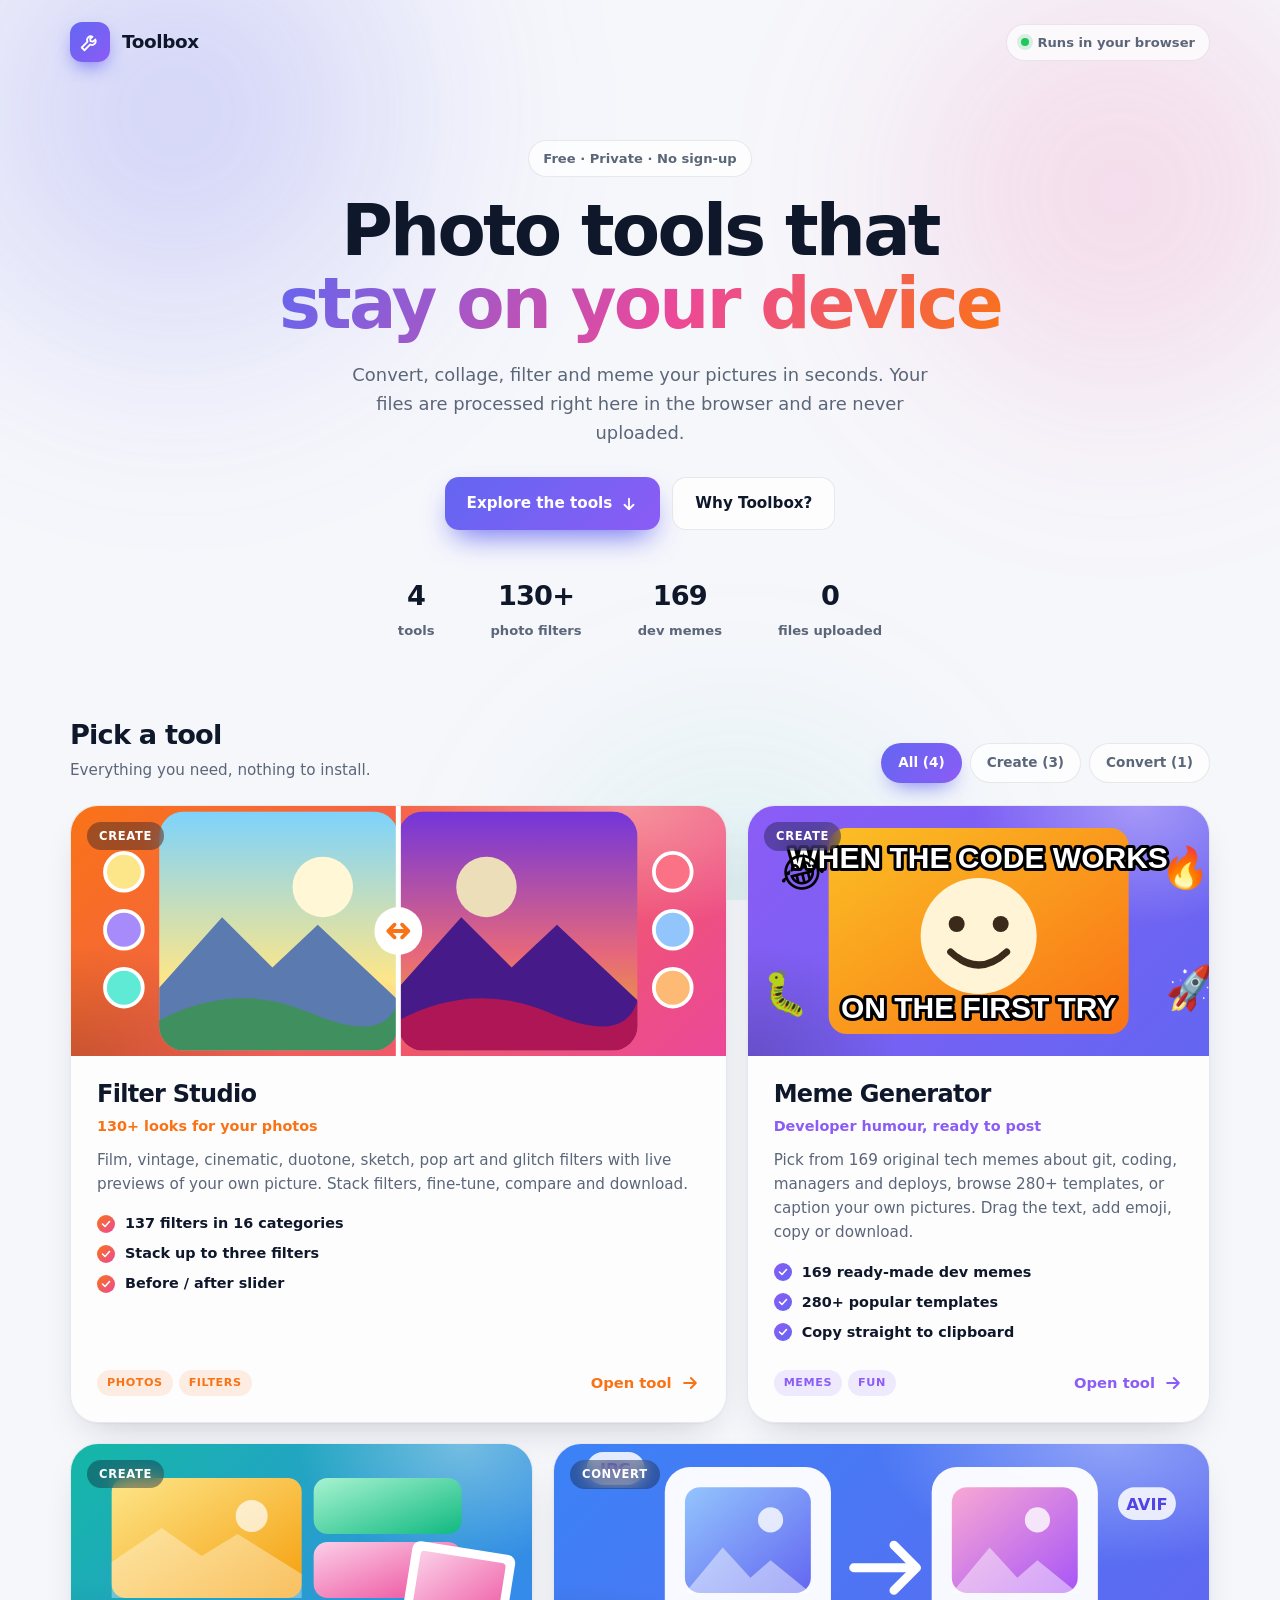
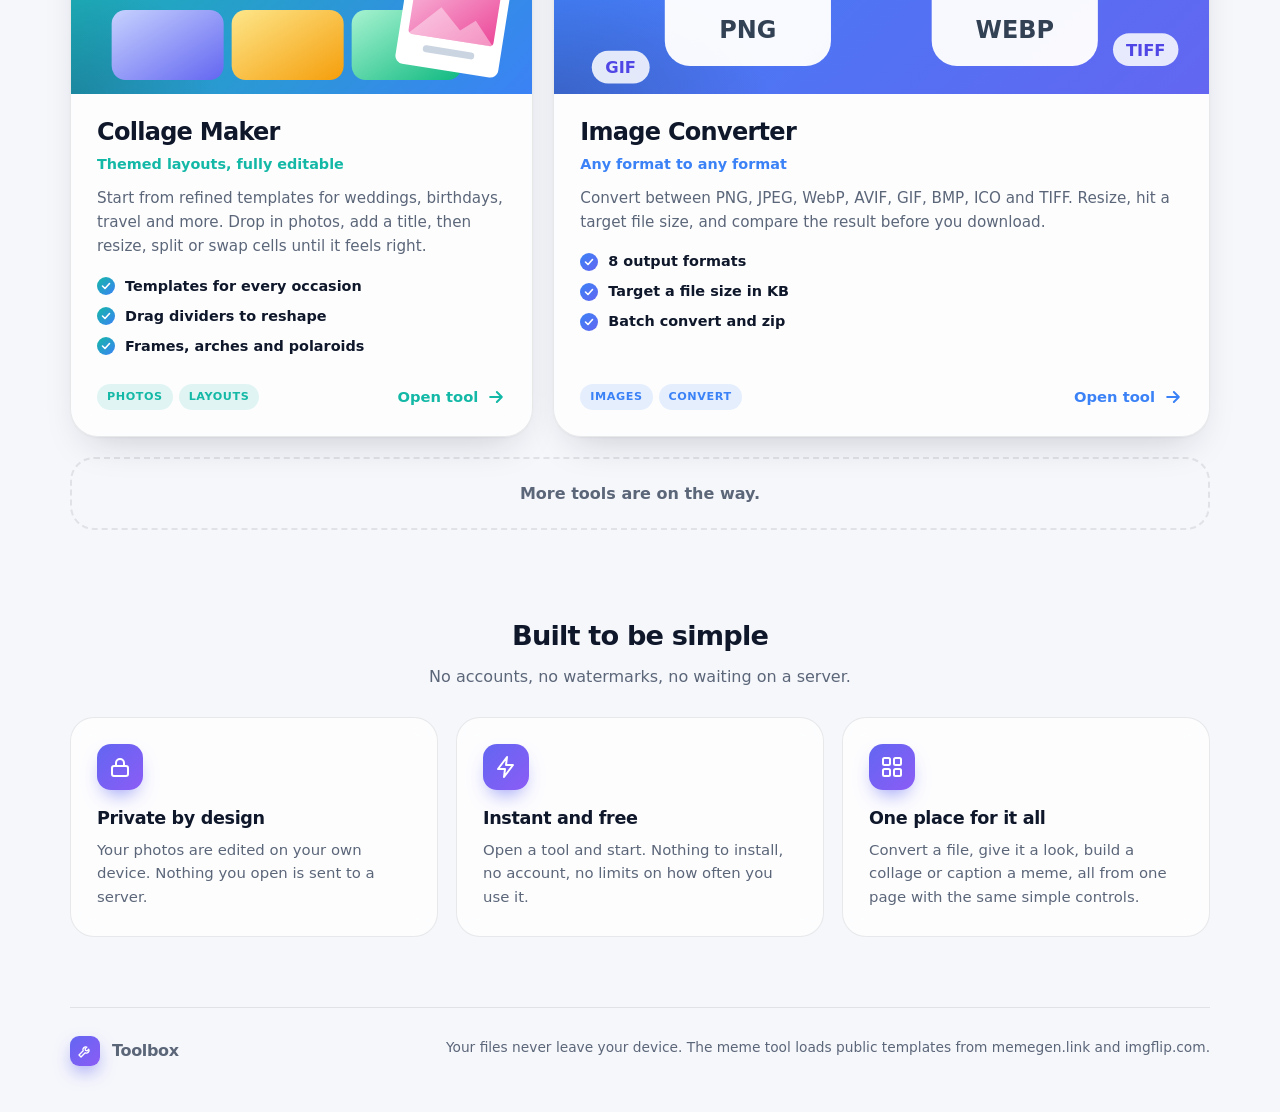
==== index.html @ 955e9b87 "Initial commit" ====
<!doctype html>
<html lang="en">
<head>
<meta charset="utf-8">
<meta name="viewport" content="width=device-width,initial-scale=1">
<title>Toolbox</title>
<meta name="description" content="Free photo tools that run entirely in your browser: image converter, collage maker, filter studio and meme generator.">
<style>
:root{
  --bg:#f6f7fb;--surface:rgba(255,255,255,.72);--solid:#fff;--fg:#0f172a;--muted:#5b6679;--border:rgba(15,23,42,.09);
  --accent:#6366f1;--accent2:#8b5cf6;--soft:rgba(99,102,241,.1);
  --shadow:0 1px 2px rgba(15,23,42,.04),0 18px 40px -18px rgba(15,23,42,.22);--shadow-hover:0 2px 4px rgba(15,23,42,.05),0 28px 56px -18px rgba(79,70,229,.38);
}
@media (prefers-color-scheme:dark){:root{
  --bg:#0a0c13;--surface:rgba(24,27,38,.72);--solid:#171a25;--fg:#e9ecf4;--muted:#9aa4b8;--border:rgba(255,255,255,.09);
  --accent:#818cf8;--accent2:#a78bfa;--soft:rgba(129,140,248,.14);
  --shadow:0 18px 40px -18px rgba(0,0,0,.7);--shadow-hover:0 28px 56px -18px rgba(99,102,241,.5);
}}
*{box-sizing:border-box}
[hidden]{display:none!important}
html{color-scheme:light dark;scroll-behavior:smooth}
body{margin:0;min-height:100vh;background:var(--bg);color:var(--fg);overflow-x:hidden;
  font:16px/1.6 Inter,ui-sans-serif,system-ui,-apple-system,"Segoe UI",Roboto,sans-serif;-webkit-font-smoothing:antialiased}
/* soft animated colour glow behind everything */
.glow{position:fixed;inset:0;z-index:-1;pointer-events:none;overflow:hidden}
.glow i{position:absolute;border-radius:50%;filter:blur(90px);opacity:.55;animation:drift 22s ease-in-out infinite alternate}
.glow i:nth-child(1){width:46rem;height:46rem;left:-12rem;top:-16rem;background:radial-gradient(circle,rgba(99,102,241,.55),transparent 65%)}
.glow i:nth-child(2){width:40rem;height:40rem;right:-10rem;top:-8rem;background:radial-gradient(circle,rgba(236,72,153,.4),transparent 65%);animation-delay:-8s}
.glow i:nth-child(3){width:36rem;height:36rem;left:35%;top:40rem;background:radial-gradient(circle,rgba(20,184,166,.28),transparent 65%);animation-delay:-14s}
@keyframes drift{to{transform:translate(40px,30px) scale(1.08)}}
@media (prefers-color-scheme:dark){.glow i{opacity:.35}}

.wrap{max-width:1180px;margin:0 auto;padding:0 20px}
nav{display:flex;align-items:center;justify-content:space-between;padding:22px 0}
.brand{display:flex;align-items:center;gap:12px;font-weight:800;font-size:1.15rem;letter-spacing:-.02em;color:inherit;text-decoration:none}
.mark{width:40px;height:40px;border-radius:12px;display:grid;place-items:center;color:#fff;
  background:linear-gradient(135deg,var(--accent),var(--accent2));box-shadow:0 8px 20px -6px var(--accent)}
.mark svg{width:22px;height:22px}
.pill{display:inline-flex;align-items:center;gap:8px;padding:7px 14px;border-radius:99px;font-size:.82rem;font-weight:600;color:var(--muted);
  background:var(--surface);border:1px solid var(--border);backdrop-filter:blur(10px);-webkit-backdrop-filter:blur(10px)}
.pill b{width:8px;height:8px;border-radius:50%;background:#22c55e;box-shadow:0 0 0 4px rgba(34,197,94,.18)}

/* hero */
.hero{text-align:center;padding:56px 0 44px}
.eyebrow{display:inline-block;margin-bottom:18px}
h1{margin:0 auto;max-width:15ch;font-size:clamp(2.4rem,6.4vw,4.4rem);line-height:1.04;letter-spacing:-.04em;font-weight:800}
h1 em{font-style:normal;background:linear-gradient(120deg,#6366f1,#ec4899 55%,#f97316);-webkit-background-clip:text;background-clip:text;color:transparent}
.lead{max-width:36rem;margin:20px auto 0;color:var(--muted);font-size:1.12rem}
.cta{display:flex;gap:12px;justify-content:center;flex-wrap:wrap;margin-top:30px}
.btn{display:inline-flex;align-items:center;gap:8px;padding:13px 22px;border-radius:14px;font:inherit;font-weight:700;font-size:.95rem;text-decoration:none;
  border:1px solid var(--border);color:var(--fg);background:var(--surface);cursor:pointer;transition:transform .18s,box-shadow .18s}
.btn:hover{transform:translateY(-2px)}
.btn.primary{border:0;color:#fff;background:linear-gradient(135deg,var(--accent),var(--accent2));box-shadow:0 14px 30px -10px var(--accent)}
.stats{display:flex;justify-content:center;gap:clamp(18px,5vw,56px);flex-wrap:wrap;margin-top:44px}
.stat{text-align:center}.stat b{display:block;font-size:1.7rem;letter-spacing:-.03em}.stat span{font-size:.82rem;color:var(--muted);font-weight:600}

/* section header + filter */
.sec-head{display:flex;align-items:end;justify-content:space-between;gap:16px;flex-wrap:wrap;margin:26px 0 22px}
.sec-head h2{margin:0;font-size:1.7rem;letter-spacing:-.03em}
.sec-head p{margin:2px 0 0;color:var(--muted);font-size:.95rem}
.chips{display:flex;gap:8px;flex-wrap:wrap}
.chip{padding:8px 16px;border-radius:99px;font:inherit;font-size:.85rem;font-weight:700;color:var(--muted);background:var(--surface);border:1px solid var(--border);cursor:pointer;transition:.18s}
.chip:hover{color:var(--fg)}
.chip[aria-pressed=true]{color:#fff;border-color:transparent;background:linear-gradient(135deg,var(--accent),var(--accent2));box-shadow:0 10px 22px -10px var(--accent)}

/* bento grid */
.grid{display:grid;grid-template-columns:repeat(12,1fr);gap:20px}
.card{grid-column:span var(--span,6);position:relative;display:flex;flex-direction:column;overflow:hidden;border-radius:28px;text-decoration:none;color:inherit;
  background:var(--surface);border:1px solid var(--border);box-shadow:var(--shadow);backdrop-filter:blur(14px);-webkit-backdrop-filter:blur(14px);
  transition:transform .28s cubic-bezier(.2,.8,.2,1),box-shadow .28s,border-color .28s;animation:rise .6s cubic-bezier(.2,.8,.2,1) both;animation-delay:calc(var(--i,0)*90ms)}
.card:hover,.card:focus-visible{transform:translateY(-6px);box-shadow:var(--shadow-hover);border-color:color-mix(in srgb,var(--c1) 55%,transparent);outline:none}
@keyframes rise{from{opacity:0;transform:translateY(22px)}to{opacity:1;transform:none}}
.art{position:relative;height:250px;overflow:hidden;background:linear-gradient(135deg,var(--c1),var(--c2))}
.art::before{content:"";position:absolute;inset:0;background:radial-gradient(60% 80% at 85% 0%,rgba(255,255,255,.35),transparent 60%),radial-gradient(50% 70% at 0% 100%,rgba(0,0,0,.18),transparent 65%)}
.art svg{position:absolute;inset:0;width:100%;height:100%;transition:transform .5s cubic-bezier(.2,.8,.2,1)}
.card:hover .art svg{transform:scale(1.045) translateY(-4px)}
.badge{position:absolute;top:16px;left:16px;z-index:2;padding:5px 12px;border-radius:99px;font-size:.72rem;font-weight:800;letter-spacing:.06em;text-transform:uppercase;
  color:#fff;background:rgba(15,23,42,.38);backdrop-filter:blur(8px);-webkit-backdrop-filter:blur(8px)}
.body{display:flex;flex-direction:column;gap:10px;padding:24px 26px 26px;flex:1}
.body h3{margin:0;font-size:1.5rem;letter-spacing:-.03em;line-height:1.2}
.tagline{margin:-4px 0 0;font-weight:700;font-size:.9rem;color:var(--c1)}
.body p{margin:0;color:var(--muted);font-size:.95rem}
.points{list-style:none;margin:6px 0 0;padding:0;display:grid;gap:7px}
.points li{display:flex;gap:10px;align-items:center;font-size:.9rem;font-weight:600}
.points svg{flex:none;width:18px;height:18px;padding:3px;border-radius:50%;color:#fff;background:linear-gradient(135deg,var(--c1),var(--c2))}
.foot{display:flex;align-items:center;justify-content:space-between;gap:12px;margin-top:auto;padding-top:16px}
.tags{display:flex;gap:6px;flex-wrap:wrap}
.tags span{font-size:.7rem;font-weight:800;letter-spacing:.05em;text-transform:uppercase;padding:4px 10px;border-radius:99px;color:var(--c1);background:color-mix(in srgb,var(--c1) 12%,transparent)}
.open{display:inline-flex;align-items:center;gap:8px;font-weight:800;font-size:.92rem;color:var(--c1);white-space:nowrap}
.open svg{width:20px;height:20px;transition:transform .25s}
.card:hover .open svg{transform:translateX(5px)}
.soon{grid-column:1/-1;display:flex;align-items:center;justify-content:center;gap:12px;padding:22px;border-radius:24px;border:2px dashed var(--border);color:var(--muted);font-weight:600;text-align:center}

/* why strip */
.why{margin:84px 0 20px}
.why h2{margin:0 0 6px;text-align:center;font-size:1.7rem;letter-spacing:-.03em}
.why>p{margin:0 auto 28px;text-align:center;max-width:34rem;color:var(--muted)}
.feats{display:grid;grid-template-columns:repeat(3,1fr);gap:18px}
.feat{padding:26px;border-radius:24px;background:var(--surface);border:1px solid var(--border);backdrop-filter:blur(12px);-webkit-backdrop-filter:blur(12px)}
.feat .ic{width:46px;height:46px;border-radius:14px;display:grid;place-items:center;color:#fff;margin-bottom:14px;background:linear-gradient(135deg,var(--accent),var(--accent2));box-shadow:0 10px 22px -10px var(--accent)}
.feat .ic svg{width:24px;height:24px}
.feat h3{margin:0 0 6px;font-size:1.1rem;letter-spacing:-.02em}.feat p{margin:0;color:var(--muted);font-size:.93rem}

footer{margin-top:70px;padding:28px 0 46px;border-top:1px solid var(--border);display:flex;justify-content:space-between;gap:16px;flex-wrap:wrap;color:var(--muted);font-size:.86rem}
footer .brand{font-size:1rem}

@media (max-width:900px){.card{grid-column:1/-1!important}.feats{grid-template-columns:1fr}.art{height:220px}}
@media (max-width:520px){.hero{padding:34px 0 30px}.stats{margin-top:30px}.body{padding:20px}.sec-head{margin-top:10px}nav .pill{display:none}}
@media (prefers-reduced-motion:reduce){*{animation:none!important;transition:none!important}.glow i{animation:none}}
</style>
</head>
<body>
<div class="glow" aria-hidden="true"><i></i><i></i><i></i></div>

<div class="wrap">
  <nav>
    <a class="brand" href="#top"><span class="mark"><svg viewBox="0 0 24 24" fill="none" stroke="currentColor" stroke-width="2" stroke-linecap="round" stroke-linejoin="round"><path d="M14.7 6.3a4 4 0 0 0-5.4 5.4L3 18l3 3 6.3-6.3a4 4 0 0 0 5.4-5.4l-2.4 2.4-2.6-.6-.6-2.6z"/></svg></span>Toolbox</a>
    <span class="pill"><b></b>Runs in your browser</span>
  </nav>

  <header class="hero" id="top">
    <span class="pill eyebrow">Free · Private · No sign-up</span>
    <h1>Photo tools that <em>stay on your device</em></h1>
    <p class="lead">Convert, collage, filter and meme your pictures in seconds. Your files are processed right here in the browser and are never uploaded.</p>
    <div class="cta">
      <a class="btn primary" href="#tools">Explore the tools
        <svg width="18" height="18" viewBox="0 0 24 24" fill="none" stroke="currentColor" stroke-width="2.4" stroke-linecap="round" stroke-linejoin="round"><path d="M12 5v14m0 0 6-6m-6 6-6-6"/></svg></a>
      <a class="btn" href="#why">Why Toolbox?</a>
    </div>
    <div class="stats" id="stats"></div>
  </header>

  <main id="tools">
    <div class="sec-head">
      <div><h2>Pick a tool</h2><p id="sub">Everything you need, nothing to install.</p></div>
      <div class="chips" id="chips" role="group" aria-label="Filter tools"></div>
    </div>
    <div class="grid" id="grid"></div>
  </main>

  <section class="why" id="why">
    <h2>Built to be simple</h2>
    <p>No accounts, no watermarks, no waiting on a server.</p>
    <div class="feats">
      <div class="feat"><div class="ic"><svg viewBox="0 0 24 24" fill="none" stroke="currentColor" stroke-width="2" stroke-linecap="round" stroke-linejoin="round"><rect x="4" y="11" width="16" height="10" rx="2"/><path d="M8 11V8a4 4 0 0 1 8 0v3"/></svg></div>
        <h3>Private by design</h3><p>Your photos are edited on your own device. Nothing you open is sent to a server.</p></div>
      <div class="feat"><div class="ic"><svg viewBox="0 0 24 24" fill="none" stroke="currentColor" stroke-width="2" stroke-linecap="round" stroke-linejoin="round"><path d="M13 2 4 14h7l-1 8 9-12h-7z"/></svg></div>
        <h3>Instant and free</h3><p>Open a tool and start. Nothing to install, no account, no limits on how often you use it.</p></div>
      <div class="feat"><div class="ic"><svg viewBox="0 0 24 24" fill="none" stroke="currentColor" stroke-width="2" stroke-linecap="round" stroke-linejoin="round"><rect x="3" y="3" width="7" height="7" rx="1.5"/><rect x="14" y="3" width="7" height="7" rx="1.5"/><rect x="3" y="14" width="7" height="7" rx="1.5"/><rect x="14" y="14" width="7" height="7" rx="1.5"/></svg></div>
        <h3>One place for it all</h3><p>Convert a file, give it a look, build a collage or caption a meme, all from one page with the same simple controls.</p></div>
    </div>
  </section>

  <footer>
    <a class="brand" href="#top"><span class="mark" style="width:30px;height:30px;border-radius:9px"><svg style="width:16px;height:16px" viewBox="0 0 24 24" fill="none" stroke="currentColor" stroke-width="2" stroke-linecap="round" stroke-linejoin="round"><path d="M14.7 6.3a4 4 0 0 0-5.4 5.4L3 18l3 3 6.3-6.3a4 4 0 0 0 5.4-5.4l-2.4 2.4-2.6-.6-.6-2.6z"/></svg></span>Toolbox</a>
    <span>Your files never leave your device. The meme tool loads public templates from memegen.link and imgflip.com.</span>
  </footer>
</div>

<script src="tools.js"></script>
<script>
"use strict";
const tools = window.TOOLS || [];
const $ = id => document.getElementById(id);
const el = (tag, cls, text) => { const e = document.createElement(tag); if (cls) e.className = cls; if (text !== undefined) e.textContent = text; return e; };
const CHECK = '<svg viewBox="0 0 24 24" fill="none" stroke="currentColor" stroke-width="3.2" stroke-linecap="round" stroke-linejoin="round"><path d="m5 12 5 5 9-10"/></svg>';
const ARROW = '<svg viewBox="0 0 24 24" fill="none" stroke="currentColor" stroke-width="2.4" stroke-linecap="round" stroke-linejoin="round"><path d="M5 12h14m0 0-6-6m6 6-6 6"/></svg>';

/* ---------- card illustrations (one per tool id) ---------- */
const white = "#ffffff";
const ART = {
  "image-converter": () => `
    <svg viewBox="0 0 520 250" preserveAspectRatio="xMidYMid slice" aria-hidden="true">
      <defs><linearGradient id="gA" x1="0" y1="0" x2="1" y2="1"><stop offset="0" stop-color="#93c5fd"/><stop offset="1" stop-color="#6366f1"/></linearGradient>
            <linearGradient id="gB" x1="0" y1="0" x2="1" y2="1"><stop offset="0" stop-color="#f9a8d4"/><stop offset="1" stop-color="#a855f7"/></linearGradient></defs>
      <g transform="translate(88 44)"><rect width="132" height="158" rx="20" fill="${white}" opacity=".96"/>
        <rect x="16" y="16" width="100" height="84" rx="12" fill="url(#gA)"/><circle cx="84" cy="42" r="10" fill="${white}" opacity=".8"/>
        <path d="M16 100 46 64l22 24 16-14 32 26z" fill="${white}" opacity=".45"/>
        <text x="66" y="136" text-anchor="middle" font-size="19" font-weight="800" fill="#334155" font-family="system-ui,sans-serif">PNG</text></g>
      <g transform="translate(300 44)"><rect width="132" height="158" rx="20" fill="${white}" opacity=".96"/>
        <rect x="16" y="16" width="100" height="84" rx="12" fill="url(#gB)"/><circle cx="84" cy="42" r="10" fill="${white}" opacity=".8"/>
        <path d="M16 100 46 64l22 24 16-14 32 26z" fill="${white}" opacity=".45"/>
        <text x="66" y="136" text-anchor="middle" font-size="19" font-weight="800" fill="#334155" font-family="system-ui,sans-serif">WEBP</text></g>
      <g fill="none" stroke="${white}" stroke-width="7" stroke-linecap="round" stroke-linejoin="round"><path d="M238 124h44"/><path d="M270 106l18 18-18 18"/></g>
      <g font-family="system-ui,sans-serif" font-weight="800" font-size="13" text-anchor="middle">
        <rect x="26" y="32" width="46" height="26" rx="13" fill="${white}" opacity=".85"/><text x="49" y="50" fill="#4f46e5">JPG</text>
        <rect x="448" y="60" width="46" height="26" rx="13" fill="${white}" opacity=".85"/><text x="471" y="78" fill="#4f46e5">AVIF</text>
        <rect x="30" y="190" width="46" height="26" rx="13" fill="${white}" opacity=".85"/><text x="53" y="208" fill="#4f46e5">GIF</text>
        <rect x="444" y="176" width="52" height="26" rx="13" fill="${white}" opacity=".85"/><text x="470" y="194" fill="#4f46e5">TIFF</text></g>
    </svg>`,
  "collage-maker": () => `
    <svg viewBox="0 0 520 250" preserveAspectRatio="xMidYMid slice" aria-hidden="true">
      <defs><linearGradient id="cA" x1="0" y1="0" x2="1" y2="1"><stop offset="0" stop-color="#fde68a"/><stop offset="1" stop-color="#f59e0b"/></linearGradient>
            <linearGradient id="cB" x1="0" y1="0" x2="1" y2="1"><stop offset="0" stop-color="#a7f3d0"/><stop offset="1" stop-color="#10b981"/></linearGradient>
            <linearGradient id="cC" x1="0" y1="0" x2="1" y2="1"><stop offset="0" stop-color="#fbcfe8"/><stop offset="1" stop-color="#ec4899"/></linearGradient>
            <linearGradient id="cD" x1="0" y1="0" x2="1" y2="1"><stop offset="0" stop-color="#c7d2fe"/><stop offset="1" stop-color="#6366f1"/></linearGradient></defs>
      <g transform="translate(70 34)">
        <rect width="190" height="120" rx="14" fill="url(#cA)"/><circle cx="140" cy="38" r="16" fill="${white}" opacity=".7"/><path d="M0 120V84l50-34 40 28 36-22 64 40v24z" fill="${white}" opacity=".35"/>
        <rect x="202" width="148" height="56" rx="14" fill="url(#cB)"/><rect x="202" y="64" width="148" height="56" rx="14" fill="url(#cC)"/>
        <rect y="132" width="112" height="70" rx="14" fill="url(#cD)"/><rect x="120" y="132" width="112" height="70" rx="14" fill="url(#cA)"/><rect x="240" y="132" width="110" height="70" rx="14" fill="url(#cB)"/>
      </g>
      <g transform="translate(372 96) rotate(9)"><rect width="104" height="124" rx="8" fill="${white}"/><rect x="9" y="9" width="86" height="84" rx="4" fill="url(#cC)"/><path d="M9 93 38 62l22 20 14-12 21 23z" fill="${white}" opacity=".4"/>
        <rect x="26" y="102" width="52" height="7" rx="3.5" fill="#cbd5e1"/></g>
    </svg>`,
  "filter-studio": () => `
    <svg viewBox="0 0 520 250" preserveAspectRatio="xMidYMid slice" aria-hidden="true">
      <defs><linearGradient id="fSky" x1="0" y1="0" x2="0" y2="1"><stop offset="0" stop-color="#7dd3fc"/><stop offset=".7" stop-color="#fde68a"/><stop offset="1" stop-color="#fdba74"/></linearGradient>
            <linearGradient id="fWarm" x1="0" y1="0" x2="0" y2="1"><stop offset="0" stop-color="#7c3aed"/><stop offset=".6" stop-color="#fb7185"/><stop offset="1" stop-color="#fbbf24"/></linearGradient>
            <clipPath id="fL"><rect x="70" y="30" width="190" height="190" rx="20"/></clipPath><clipPath id="fR"><rect x="260" y="30" width="190" height="190" rx="20"/></clipPath></defs>
      <g clip-path="url(#fL)"><rect x="70" y="30" width="190" height="190" fill="url(#fSky)"/><circle cx="200" cy="90" r="24" fill="#fff7d6"/>
        <path d="M70 170l50-56 40 40 36-34 64 60v40H70z" fill="#5b7bb0"/><path d="M70 196q60-32 120-6t70-10v40H70z" fill="#3f8f5f"/></g>
      <g clip-path="url(#fR)"><rect x="260" y="30" width="190" height="190" fill="url(#fWarm)"/><circle cx="330" cy="90" r="24" fill="#fff1c9"/>
        <path d="M70 170l50-56 40 40 36-34 64 60v40H70z" fill="#4c1d95" transform="translate(190 0)"/><path d="M70 196q60-32 120-6t70-10v40H70z" fill="#be185d" transform="translate(190 0)"/>
        <rect x="260" y="30" width="190" height="190" fill="#000" opacity=".08"/></g>
      <line x1="260" y1="22" x2="260" y2="228" stroke="${white}" stroke-width="4"/>
      <circle cx="260" cy="125" r="19" fill="${white}"/><path d="M252 125h16m-5-5 5 5-5 5m-6-10-5 5 5 5" fill="none" stroke="#f97316" stroke-width="3" stroke-linecap="round" stroke-linejoin="round" transform="translate(0 0)"/>
      <g><circle cx="42" cy="78" r="15" fill="#fde68a" stroke="${white}" stroke-width="3"/><circle cx="42" cy="124" r="15" fill="#a78bfa" stroke="${white}" stroke-width="3"/><circle cx="42" cy="170" r="15" fill="#5eead4" stroke="${white}" stroke-width="3"/>
        <circle cx="478" cy="78" r="15" fill="#fb7185" stroke="${white}" stroke-width="3"/><circle cx="478" cy="124" r="15" fill="#93c5fd" stroke="${white}" stroke-width="3"/><circle cx="478" cy="170" r="15" fill="#fdba74" stroke="${white}" stroke-width="3"/></g>
    </svg>`,
  "meme-generator": () => `
    <svg viewBox="0 0 520 250" preserveAspectRatio="xMidYMid slice" aria-hidden="true">
      <defs><linearGradient id="mBg" x1="0" y1="0" x2="1" y2="1"><stop offset="0" stop-color="#fbbf24"/><stop offset="1" stop-color="#f97316"/></linearGradient>
            <clipPath id="mClip"><rect x="110" y="22" width="300" height="206" rx="18"/></clipPath></defs>
      <rect x="110" y="22" width="300" height="206" rx="18" fill="url(#mBg)"/>
      <g clip-path="url(#mClip)"><circle cx="260" cy="130" r="58" fill="#fff4d6"/><circle cx="238" cy="118" r="8" fill="#3b2a1a"/><circle cx="282" cy="118" r="8" fill="#3b2a1a"/>
        <path d="M232 146q28 26 56 0" fill="none" stroke="#3b2a1a" stroke-width="7" stroke-linecap="round"/></g>
      <g font-family="Impact,Haettenschweiler,'Arial Narrow Bold',sans-serif" font-size="30" font-weight="900" text-anchor="middle" fill="${white}" stroke="#000" stroke-width="6" stroke-linejoin="round" paint-order="stroke">
        <text x="260" y="62">WHEN THE CODE WORKS</text><text x="260" y="212">ON THE FIRST TRY</text></g>
      <g font-size="40"><text x="64" y="86" transform="rotate(-14 64 86)">😂</text><text x="440" y="70" transform="rotate(12 440 70)">🔥</text><text x="448" y="200" transform="rotate(-8 448 200)">🚀</text><text x="40" y="196" transform="rotate(10 40 196)">🐛</text></g>
    </svg>`,
};
const genericArt = () => `<svg viewBox="0 0 520 250" preserveAspectRatio="xMidYMid slice" aria-hidden="true"><rect x="170" y="55" width="180" height="140" rx="22" fill="#fff" opacity=".9"/><circle cx="260" cy="110" r="26" fill="none" stroke="#6366f1" stroke-width="8"/><path d="M200 175l40-40 28 26 24-18 28 32z" fill="#6366f1" opacity=".55"/></svg>`;

/* ---------- build the page ---------- */
let filter = "All";
function card(t, i){
  const a = el("a", "card"); a.href = t.path;
  a.style.setProperty("--span", t.span || 6); a.style.setProperty("--i", i);
  const [c1, c2] = t.accent || ["#6366f1", "#8b5cf6"]; a.style.setProperty("--c1", c1); a.style.setProperty("--c2", c2);
  const art = el("div", "art"); art.innerHTML = (ART[t.id] || genericArt)();
  art.append(el("span", "badge", t.category || "Tool"));
  const body = el("div", "body");
  body.append(el("h3", "", t.name));
  if (t.tagline) body.append(el("div", "tagline", t.tagline));
  body.append(el("p", "", t.description));
  if (t.highlights && t.highlights.length){
    const ul = el("ul", "points");
    for (const h of t.highlights){ const li = el("li"); li.innerHTML = CHECK; li.append(document.createTextNode(h)); ul.append(li); }
    body.append(ul);
  }
  const foot = el("div", "foot"), tags = el("div", "tags");
  (t.tags || []).forEach(x => tags.append(el("span", "", x)));
  const open = el("span", "open"); open.append(document.createTextNode("Open tool")); open.insertAdjacentHTML("beforeend", ARROW);
  foot.append(tags, open); body.append(foot);
  a.append(art, body);
  return a;
}
function render(){
  const grid = $("grid"); grid.replaceChildren();
  const list = tools.filter(t => filter === "All" || t.category === filter);
  list.forEach((t, i) => grid.append(card(t, i)));
  // a lone card on a row should fill it
  if (list.length === 1) grid.firstChild.style.setProperty("--span", 12);
  const soon = el("div", "soon"); soon.append(el("span", "", "More tools are on the way."));
  grid.append(soon);
  document.querySelectorAll(".chip").forEach(c => c.setAttribute("aria-pressed", c.dataset.f === filter));
}
function build(){
  const cats = ["All", ...new Set(tools.map(t => t.category).filter(Boolean))];
  const chips = $("chips"); chips.hidden = cats.length < 3;
  for (const c of cats){
    const b = el("button", "chip", c === "All" ? `All (${tools.length})` : `${c} (${tools.filter(t => t.category === c).length})`);
    b.type = "button"; b.dataset.f = c; b.onclick = () => { filter = c; render(); }; chips.append(b);
  }
  const stats = $("stats");
  for (const [n, label] of [[tools.length, "tools"], ["130+", "photo filters"], ["169", "dev memes"], ["0", "files uploaded"]]){
    const s = el("div", "stat"); s.append(el("b", "", String(n)), el("span", "", label)); stats.append(s);
  }
  render();
}
build();
</script>
</body>
</html>
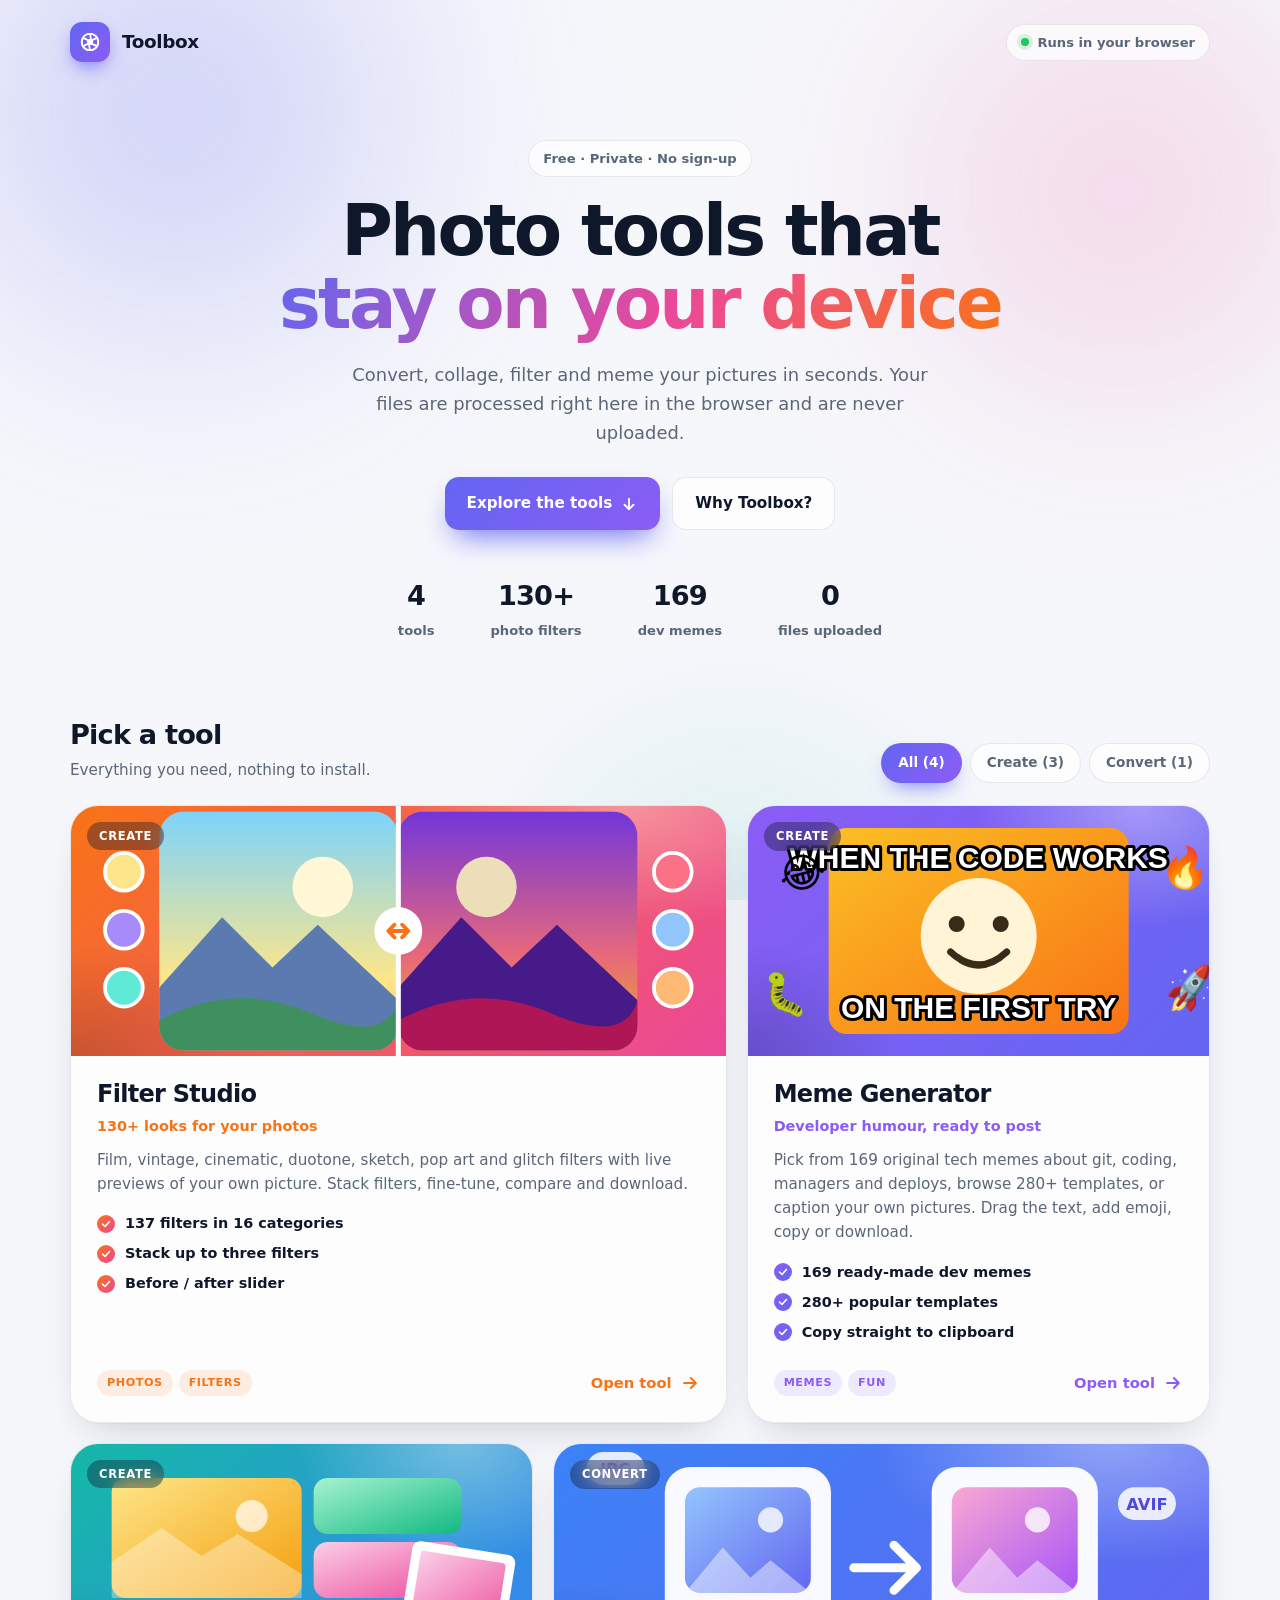
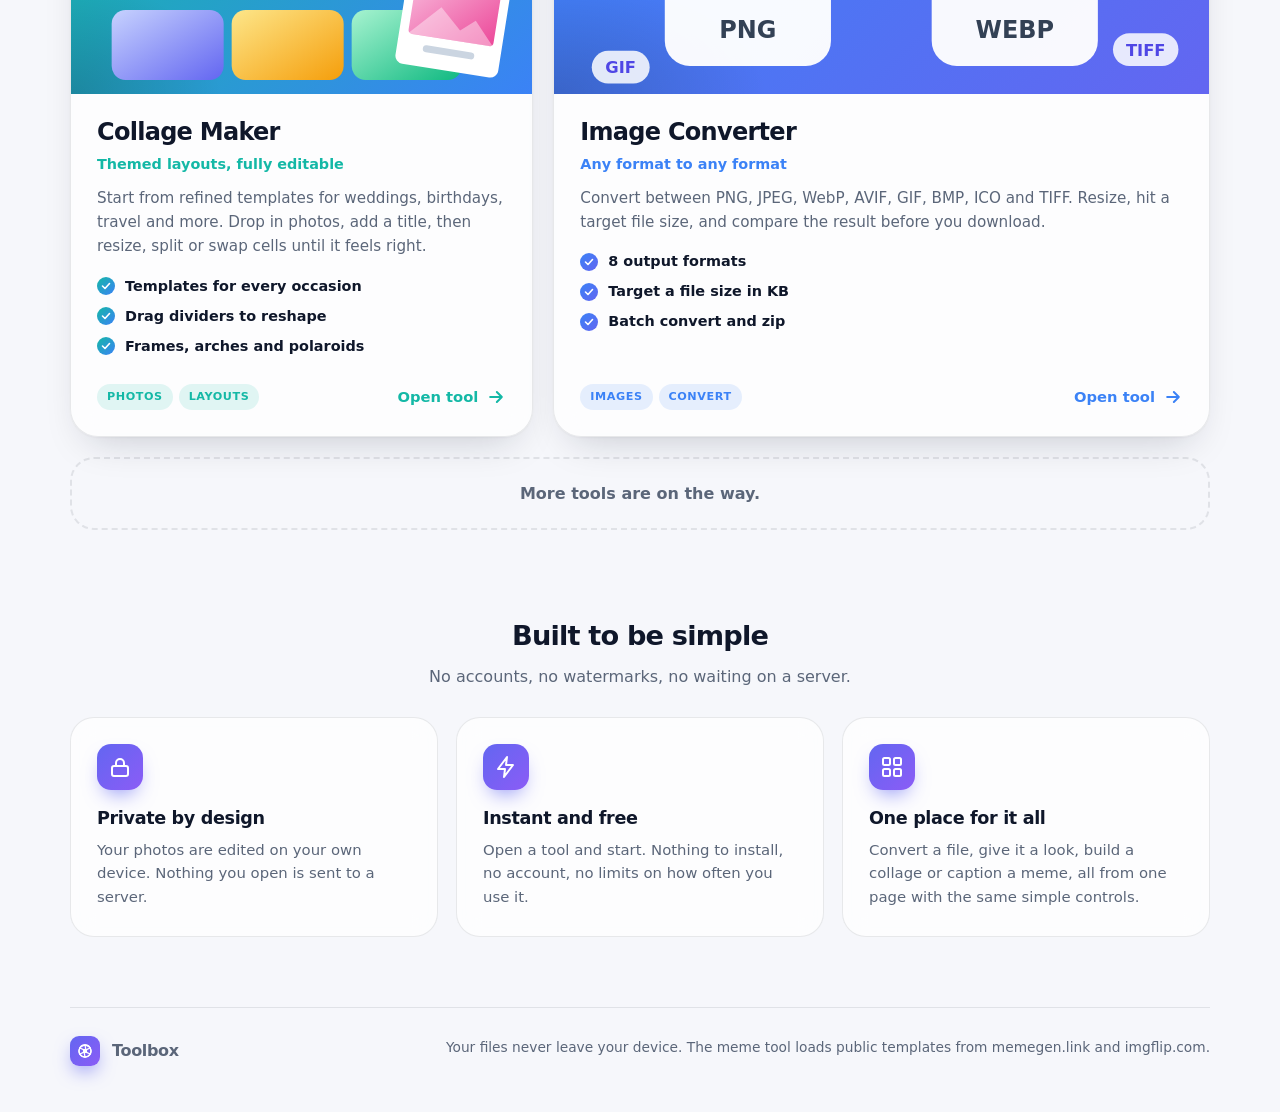
==== commit 069186a0: "Add custom branding icons, favicons, and project README" ====
--- a/index.html
+++ b/index.html
@@ -5,6 +5,10 @@
 <meta name="viewport" content="width=device-width,initial-scale=1">
 <title>Toolbox</title>
 <meta name="description" content="Free photo tools that run entirely in your browser: image converter, collage maker, filter studio and meme generator.">
+<link rel="icon" type="image/svg+xml" href="assets/favicon.svg">
+<link rel="alternate icon" type="image/png" sizes="32x32" href="assets/favicon-32x32.png">
+<link rel="apple-touch-icon" sizes="180x180" href="assets/apple-touch-icon.png">
+<meta name="theme-color" content="#0a0c13">
 <style>
 :root{
   --bg:#f6f7fb;--surface:rgba(255,255,255,.72);--solid:#fff;--fg:#0f172a;--muted:#5b6679;--border:rgba(15,23,42,.09);
@@ -114,7 +118,7 @@
 
 <div class="wrap">
   <nav>
-    <a class="brand" href="#top"><span class="mark"><svg viewBox="0 0 24 24" fill="none" stroke="currentColor" stroke-width="2" stroke-linecap="round" stroke-linejoin="round"><path d="M14.7 6.3a4 4 0 0 0-5.4 5.4L3 18l3 3 6.3-6.3a4 4 0 0 0 5.4-5.4l-2.4 2.4-2.6-.6-.6-2.6z"/></svg></span>Toolbox</a>
+    <a class="brand" href="#top"><span class="mark"><svg viewBox="0 0 24 24" fill="none" stroke="currentColor" stroke-width="1.9" stroke-linecap="round" stroke-linejoin="round"><circle cx="12" cy="12" r="9"/><path d="M12 3a9 9 0 0 1 7.8 4.5L14.2 10"/><path d="M19.8 7.5a9 9 0 0 1 0 9L14.2 14"/><path d="M19.8 16.5a9 9 0 0 1-7.8 4.5l-1-5.5"/><path d="M12 21a9 9 0 0 1-7.8-4.5L9.8 14"/><path d="M4.2 16.5a9 9 0 0 1 0-9L9.8 10"/><path d="M4.2 7.5A9 9 0 0 1 12 3l1 5.5"/><circle cx="12" cy="12" r="2.4" fill="currentColor"/></svg></span>Toolbox</a>
     <span class="pill"><b></b>Runs in your browser</span>
   </nav>
 
@@ -152,7 +156,7 @@
   </section>
 
   <footer>
-    <a class="brand" href="#top"><span class="mark" style="width:30px;height:30px;border-radius:9px"><svg style="width:16px;height:16px" viewBox="0 0 24 24" fill="none" stroke="currentColor" stroke-width="2" stroke-linecap="round" stroke-linejoin="round"><path d="M14.7 6.3a4 4 0 0 0-5.4 5.4L3 18l3 3 6.3-6.3a4 4 0 0 0 5.4-5.4l-2.4 2.4-2.6-.6-.6-2.6z"/></svg></span>Toolbox</a>
+    <a class="brand" href="#top"><span class="mark" style="width:30px;height:30px;border-radius:9px"><svg style="width:16px;height:16px" viewBox="0 0 24 24" fill="none" stroke="currentColor" stroke-width="1.9" stroke-linecap="round" stroke-linejoin="round"><circle cx="12" cy="12" r="9"/><path d="M12 3a9 9 0 0 1 7.8 4.5L14.2 10"/><path d="M19.8 7.5a9 9 0 0 1 0 9L14.2 14"/><path d="M19.8 16.5a9 9 0 0 1-7.8 4.5l-1-5.5"/><path d="M12 21a9 9 0 0 1-7.8-4.5L9.8 14"/><path d="M4.2 16.5a9 9 0 0 1 0-9L9.8 10"/><path d="M4.2 7.5A9 9 0 0 1 12 3l1 5.5"/><circle cx="12" cy="12" r="2.4" fill="currentColor"/></svg></span>Toolbox</a>
     <span>Your files never leave your device. The meme tool loads public templates from memegen.link and imgflip.com.</span>
   </footer>
 </div>
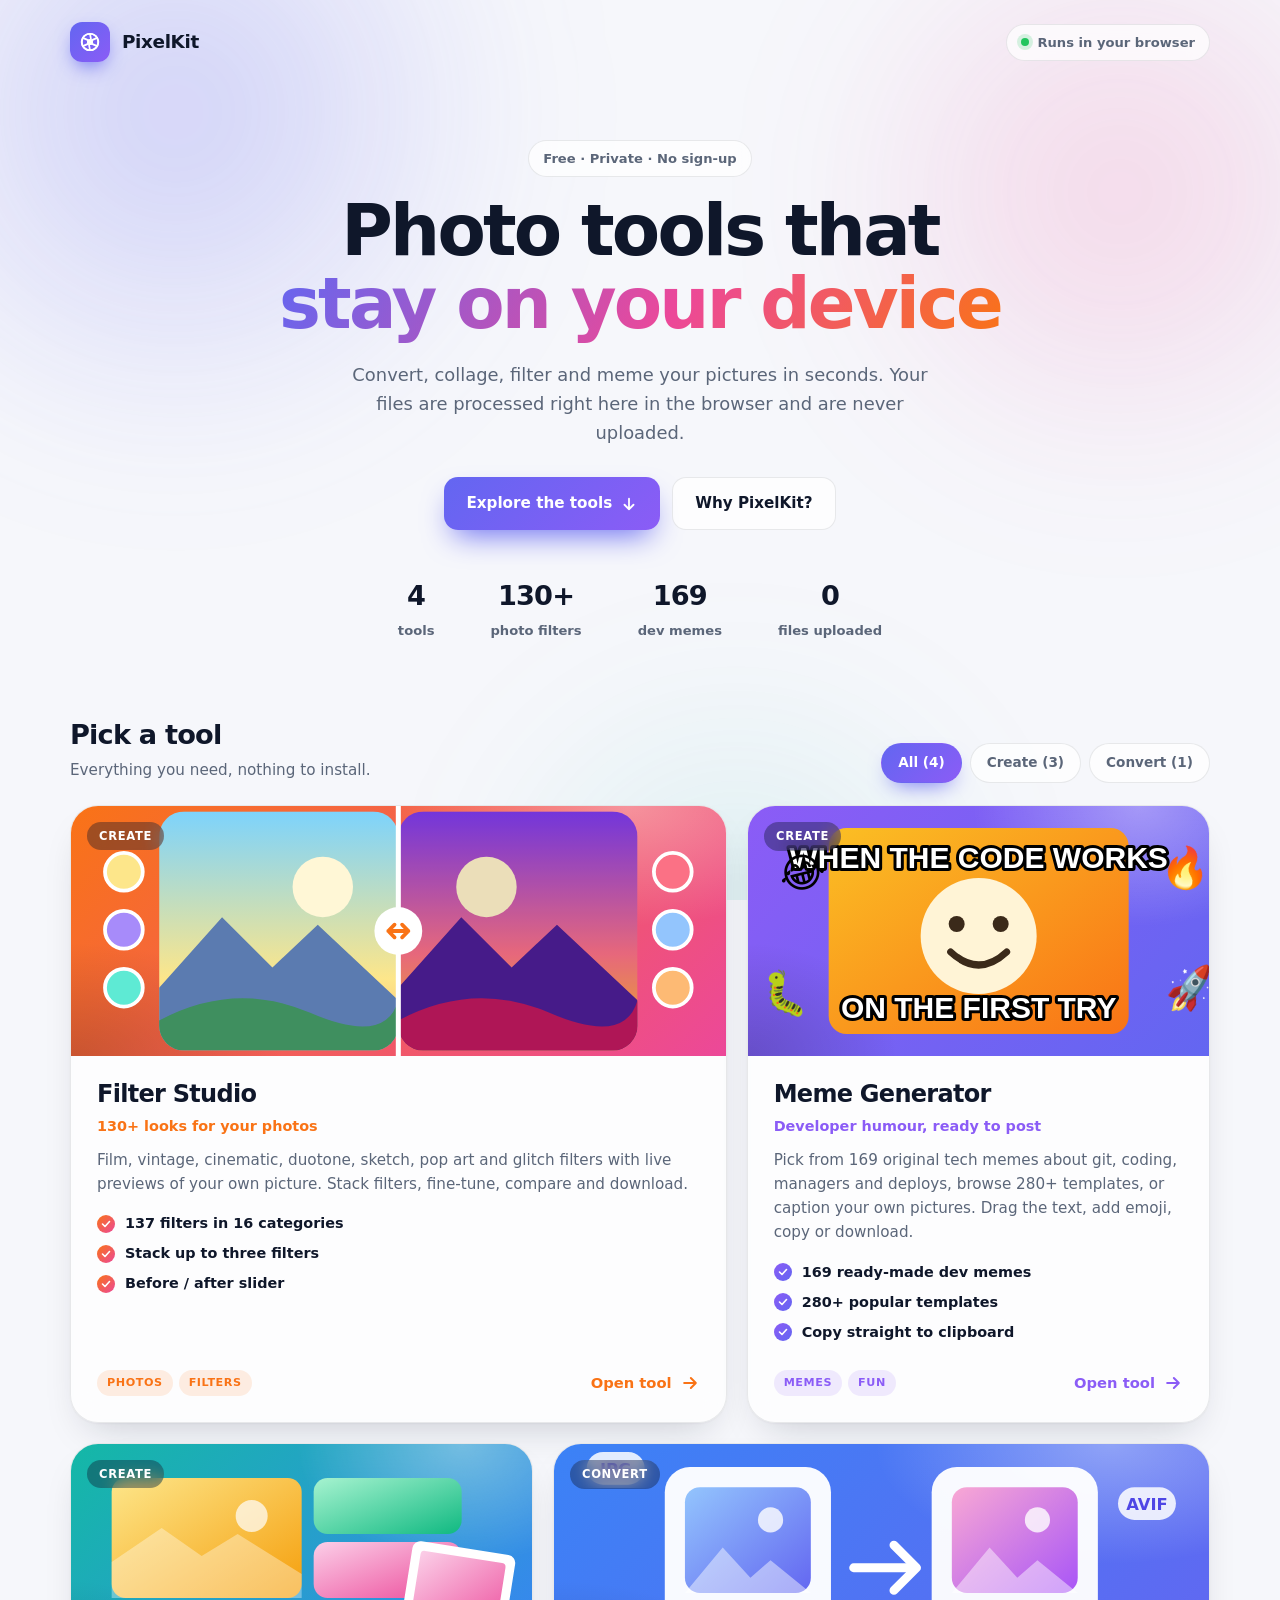
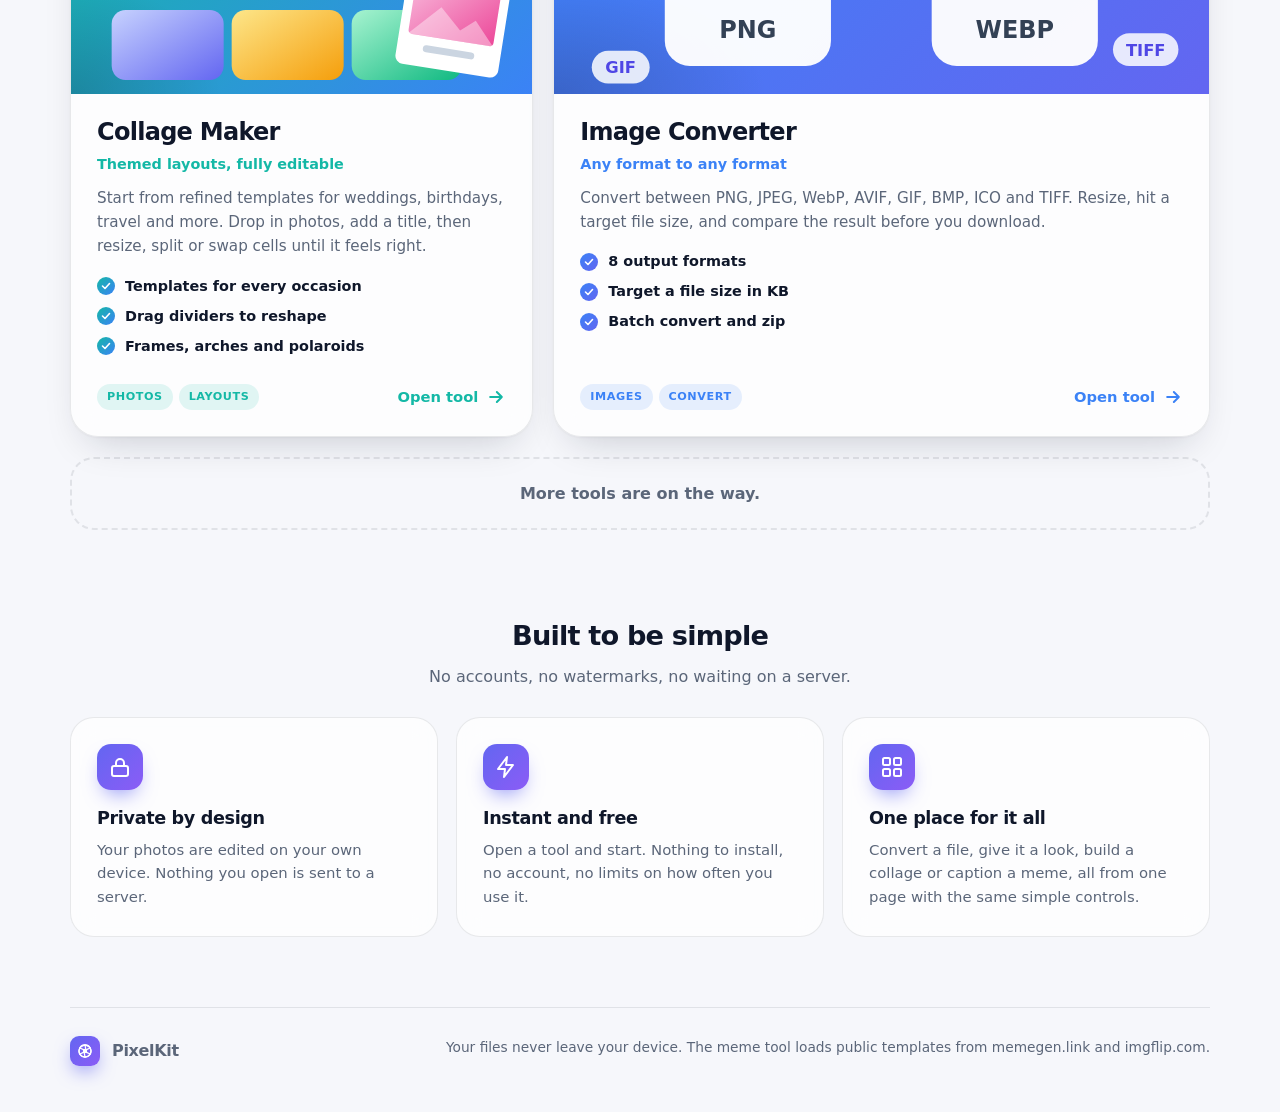
==== commit 77d40de4: "Add Open Graph & Twitter meta tags, og-image, sitemap.xml, robots.txt, and unified PixelKit branding" ====
--- a/index.html
+++ b/index.html
@@ -3,8 +3,26 @@
 <head>
 <meta charset="utf-8">
 <meta name="viewport" content="width=device-width,initial-scale=1">
-<title>Toolbox</title>
-<meta name="description" content="Free photo tools that run entirely in your browser: image converter, collage maker, filter studio and meme generator.">
+<title>PixelKit — Free Photo & Image Tools That Stay on Your Device</title>
+<meta name="description" content="Free photo and image tools that run entirely in your browser: image converter, filter studio, collage maker, and tech meme generator. 100% private, no uploads, no sign-ups.">
+<meta name="keywords" content="image converter, photo tools, online image converter, collage maker, photo filters, meme generator, client-side photo editor, webp converter, avif converter, free photo tools">
+<link rel="canonical" href="https://hbti-ankit1994.github.io/PixelKit/">
+
+<!-- Open Graph / Facebook / LinkedIn -->
+<meta property="og:type" content="website">
+<meta property="og:site_name" content="PixelKit">
+<meta property="og:url" content="https://hbti-ankit1994.github.io/PixelKit/">
+<meta property="og:title" content="PixelKit — Free Photo & Image Tools That Stay on Your Device">
+<meta property="og:description" content="Convert, filter, collage, and meme your pictures right in your browser. 100% private, zero uploads.">
+<meta property="og:image" content="https://hbti-ankit1994.github.io/PixelKit/assets/og-image.png">
+
+<!-- Twitter / X -->
+<meta name="twitter:card" content="summary_large_image">
+<meta name="twitter:url" content="https://hbti-ankit1994.github.io/PixelKit/">
+<meta name="twitter:title" content="PixelKit — Free Photo & Image Tools That Stay on Your Device">
+<meta name="twitter:description" content="Convert, filter, collage, and meme your pictures right in your browser. 100% private, zero uploads.">
+<meta name="twitter:image" content="https://hbti-ankit1994.github.io/PixelKit/assets/og-image.png">
+
 <link rel="icon" type="image/svg+xml" href="assets/favicon.svg">
 <link rel="alternate icon" type="image/png" sizes="32x32" href="assets/favicon-32x32.png">
 <link rel="apple-touch-icon" sizes="180x180" href="assets/apple-touch-icon.png">
@@ -118,7 +136,7 @@
 
 <div class="wrap">
   <nav>
-    <a class="brand" href="#top"><span class="mark"><svg viewBox="0 0 24 24" fill="none" stroke="currentColor" stroke-width="1.9" stroke-linecap="round" stroke-linejoin="round"><circle cx="12" cy="12" r="9"/><path d="M12 3a9 9 0 0 1 7.8 4.5L14.2 10"/><path d="M19.8 7.5a9 9 0 0 1 0 9L14.2 14"/><path d="M19.8 16.5a9 9 0 0 1-7.8 4.5l-1-5.5"/><path d="M12 21a9 9 0 0 1-7.8-4.5L9.8 14"/><path d="M4.2 16.5a9 9 0 0 1 0-9L9.8 10"/><path d="M4.2 7.5A9 9 0 0 1 12 3l1 5.5"/><circle cx="12" cy="12" r="2.4" fill="currentColor"/></svg></span>Toolbox</a>
+    <a class="brand" href="#top"><span class="mark"><svg viewBox="0 0 24 24" fill="none" stroke="currentColor" stroke-width="1.9" stroke-linecap="round" stroke-linejoin="round"><circle cx="12" cy="12" r="9"/><path d="M12 3a9 9 0 0 1 7.8 4.5L14.2 10"/><path d="M19.8 7.5a9 9 0 0 1 0 9L14.2 14"/><path d="M19.8 16.5a9 9 0 0 1-7.8 4.5l-1-5.5"/><path d="M12 21a9 9 0 0 1-7.8-4.5L9.8 14"/><path d="M4.2 16.5a9 9 0 0 1 0-9L9.8 10"/><path d="M4.2 7.5A9 9 0 0 1 12 3l1 5.5"/><circle cx="12" cy="12" r="2.4" fill="currentColor"/></svg></span>PixelKit</a>
     <span class="pill"><b></b>Runs in your browser</span>
   </nav>
 
@@ -129,7 +147,7 @@
     <div class="cta">
       <a class="btn primary" href="#tools">Explore the tools
         <svg width="18" height="18" viewBox="0 0 24 24" fill="none" stroke="currentColor" stroke-width="2.4" stroke-linecap="round" stroke-linejoin="round"><path d="M12 5v14m0 0 6-6m-6 6-6-6"/></svg></a>
-      <a class="btn" href="#why">Why Toolbox?</a>
+      <a class="btn" href="#why">Why PixelKit?</a>
     </div>
     <div class="stats" id="stats"></div>
   </header>
@@ -156,7 +174,7 @@
   </section>
 
   <footer>
-    <a class="brand" href="#top"><span class="mark" style="width:30px;height:30px;border-radius:9px"><svg style="width:16px;height:16px" viewBox="0 0 24 24" fill="none" stroke="currentColor" stroke-width="1.9" stroke-linecap="round" stroke-linejoin="round"><circle cx="12" cy="12" r="9"/><path d="M12 3a9 9 0 0 1 7.8 4.5L14.2 10"/><path d="M19.8 7.5a9 9 0 0 1 0 9L14.2 14"/><path d="M19.8 16.5a9 9 0 0 1-7.8 4.5l-1-5.5"/><path d="M12 21a9 9 0 0 1-7.8-4.5L9.8 14"/><path d="M4.2 16.5a9 9 0 0 1 0-9L9.8 10"/><path d="M4.2 7.5A9 9 0 0 1 12 3l1 5.5"/><circle cx="12" cy="12" r="2.4" fill="currentColor"/></svg></span>Toolbox</a>
+    <a class="brand" href="#top"><span class="mark" style="width:30px;height:30px;border-radius:9px"><svg style="width:16px;height:16px" viewBox="0 0 24 24" fill="none" stroke="currentColor" stroke-width="1.9" stroke-linecap="round" stroke-linejoin="round"><circle cx="12" cy="12" r="9"/><path d="M12 3a9 9 0 0 1 7.8 4.5L14.2 10"/><path d="M19.8 7.5a9 9 0 0 1 0 9L14.2 14"/><path d="M19.8 16.5a9 9 0 0 1-7.8 4.5l-1-5.5"/><path d="M12 21a9 9 0 0 1-7.8-4.5L9.8 14"/><path d="M4.2 16.5a9 9 0 0 1 0-9L9.8 10"/><path d="M4.2 7.5A9 9 0 0 1 12 3l1 5.5"/><circle cx="12" cy="12" r="2.4" fill="currentColor"/></svg></span>PixelKit</a>
     <span>Your files never leave your device. The meme tool loads public templates from memegen.link and imgflip.com.</span>
   </footer>
 </div>
